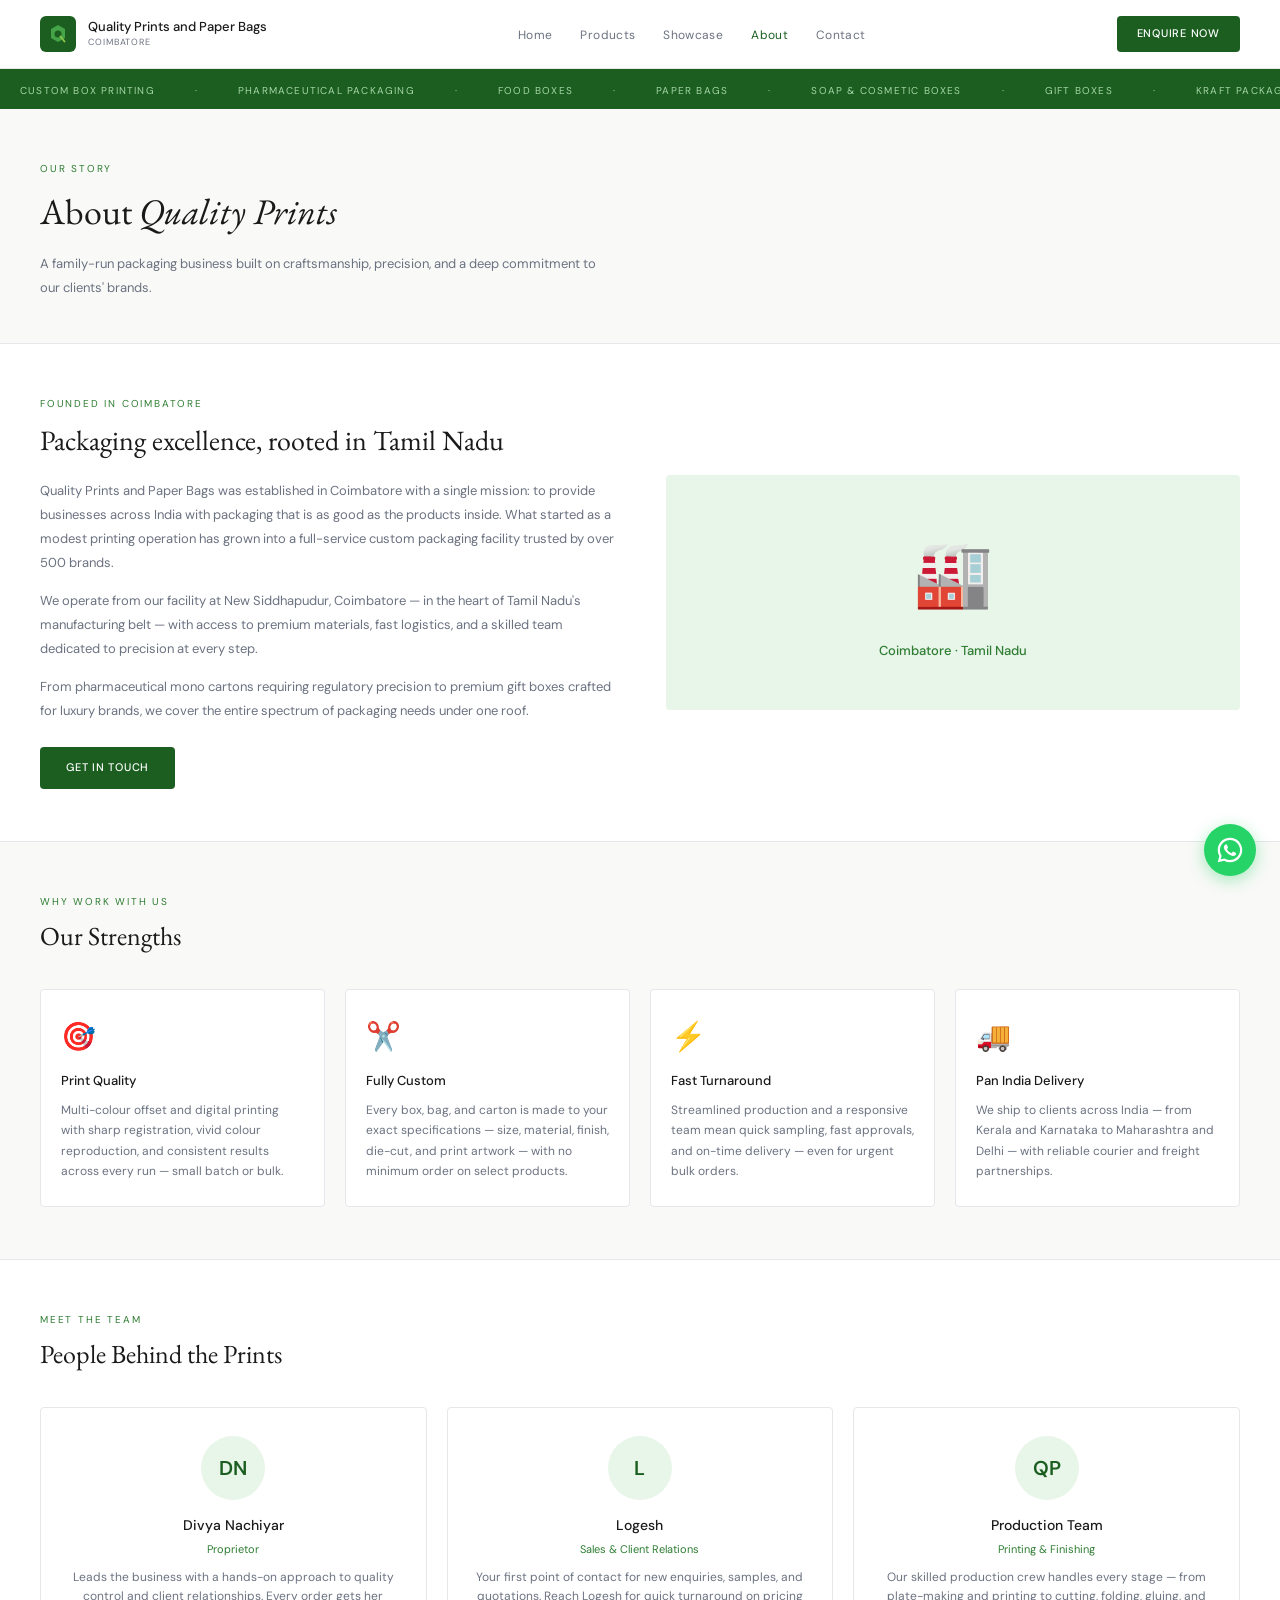
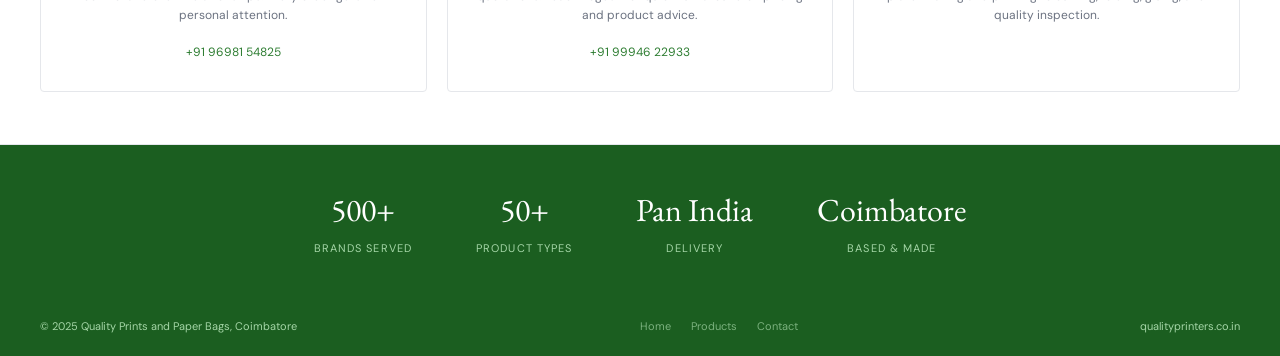
==== about.html @ d717780f "Redesign: multi-page site with products, showcase, about, contact" ====
<!DOCTYPE html>
<html lang="en">
<head>
<meta charset="UTF-8"/>
<meta name="viewport" content="width=device-width,initial-scale=1.0"/>
<title>About Us | Quality Prints and Paper Bags Coimbatore</title>
<meta name="description" content="Learn about Quality Prints and Paper Bags — a Coimbatore-based custom packaging manufacturer trusted by 500+ brands across India for over a decade."/>
<meta name="keywords" content="about quality prints coimbatore, packaging manufacturer coimbatore, custom box printing company tamil nadu"/>
<meta property="og:title" content="About Us | Quality Prints and Paper Bags"/>
<meta property="og:description" content="Coimbatore-based packaging manufacturer trusted by 500+ brands across India."/>
<meta property="og:type" content="website"/>
<meta property="og:url" content="https://qualityprinters.co.in/about.html"/>
<link rel="canonical" href="https://qualityprinters.co.in/about.html"/>
<link href="https://fonts.googleapis.com/css2?family=EB+Garamond:ital,wght@0,400;0,500;1,400&family=DM+Sans:wght@300;400;500&display=swap" rel="stylesheet"/>
<link rel="stylesheet" href="assets/css/style.css"/>
</head>
<body>

<!-- NAV -->
<nav>
  <a class="nav-logo" href="index.html">
    <div class="logo-mark">
      <svg viewBox="0 0 22 22" fill="none" aria-hidden="true">
        <path d="M11 2L18 6V15L11 19L4 15V6Z" fill="#4CAF50" opacity="0.85"/>
        <circle cx="11" cy="11" r="3.5" fill="#1B5E20"/>
        <path d="M13.5 13.5L17.5 18.5" stroke="#8BC34A" stroke-width="2" stroke-linecap="round"/>
      </svg>
    </div>
    <div class="brand-text">
      <div class="name">Quality Prints and Paper Bags</div>
      <div class="sub">Coimbatore</div>
    </div>
  </a>
  <ul class="nav-links">
    <li><a href="index.html">Home</a></li>
    <li><a href="products.html">Products</a></li>
    <li><a href="showcase.html">Showcase</a></li>
    <li><a href="about.html">About</a></li>
    <li><a href="contact.html">Contact</a></li>
  </ul>
  <a class="nav-cta" href="contact.html">Enquire Now</a>
  <button class="nav-hamburger" id="hamburger" aria-label="Open menu">
    <span></span><span></span><span></span>
  </button>
</nav>

<div class="nav-overlay" id="navOverlay">
  <a href="index.html">Home</a>
  <a href="products.html">Products</a>
  <a href="showcase.html">Showcase</a>
  <a href="about.html">About</a>
  <a href="contact.html">Contact</a>
  <a href="contact.html" class="nav-cta">Enquire Now</a>
</div>

<!-- TICKER -->
<div class="ticker" aria-hidden="true">
  <div class="ticker-inner">
    <span>Custom Box Printing</span><span>·</span>
    <span>Pharmaceutical Packaging</span><span>·</span>
    <span>Food Boxes</span><span>·</span>
    <span>Paper Bags</span><span>·</span>
    <span>Soap &amp; Cosmetic Boxes</span><span>·</span>
    <span>Gift Boxes</span><span>·</span>
    <span>Kraft Packaging</span><span>·</span>
    <span>Enterprise Bulk Orders</span><span>·</span>
    <span>Custom Box Printing</span><span>·</span>
    <span>Pharmaceutical Packaging</span><span>·</span>
    <span>Food Boxes</span><span>·</span>
    <span>Paper Bags</span><span>·</span>
    <span>Soap &amp; Cosmetic Boxes</span><span>·</span>
    <span>Gift Boxes</span><span>·</span>
    <span>Kraft Packaging</span><span>·</span>
    <span>Enterprise Bulk Orders</span><span>·</span>
  </div>
</div>

<!-- PAGE HERO -->
<div class="page-hero">
  <div class="section-label">Our Story</div>
  <h1>About <em>Quality Prints</em></h1>
  <p>A family-run packaging business built on craftsmanship, precision, and a deep commitment to our clients' brands.</p>
</div>

<!-- STORY SECTION -->
<section class="about-story">
  <div class="about-story-text">
    <div class="section-label">Founded in Coimbatore</div>
    <h2>Packaging excellence, rooted in Tamil Nadu</h2>
    <p>Quality Prints and Paper Bags was established in Coimbatore with a single mission: to provide businesses across India with packaging that is as good as the products inside. What started as a modest printing operation has grown into a full-service custom packaging facility trusted by over 500 brands.</p>
    <p>We operate from our facility at New Siddhapudur, Coimbatore — in the heart of Tamil Nadu's manufacturing belt — with access to premium materials, fast logistics, and a skilled team dedicated to precision at every step.</p>
    <p>From pharmaceutical mono cartons requiring regulatory precision to premium gift boxes crafted for luxury brands, we cover the entire spectrum of packaging needs under one roof.</p>
    <div style="margin-top:24px">
      <a class="btn-fill" href="contact.html">Get in Touch</a>
    </div>
  </div>
  <div class="about-visual" aria-hidden="true">
    🏭
    <div style="font-family:'DM Sans',sans-serif;font-size:13px;color:var(--green2);margin-top:16px;font-weight:500;">Coimbatore · Tamil Nadu</div>
  </div>
</section>

<!-- WHY CHOOSE US -->
<section class="why-section">
  <div class="section-label">Why Work With Us</div>
  <div class="section-title">Our Strengths</div>
  <div class="why-grid">
    <div class="why-card">
      <div class="why-icon">🎯</div>
      <div class="why-title">Print Quality</div>
      <div class="why-text">Multi-colour offset and digital printing with sharp registration, vivid colour reproduction, and consistent results across every run — small batch or bulk.</div>
    </div>
    <div class="why-card">
      <div class="why-icon">✂️</div>
      <div class="why-title">Fully Custom</div>
      <div class="why-text">Every box, bag, and carton is made to your exact specifications — size, material, finish, die-cut, and print artwork — with no minimum order on select products.</div>
    </div>
    <div class="why-card">
      <div class="why-icon">⚡</div>
      <div class="why-title">Fast Turnaround</div>
      <div class="why-text">Streamlined production and a responsive team mean quick sampling, fast approvals, and on-time delivery — even for urgent bulk orders.</div>
    </div>
    <div class="why-card">
      <div class="why-icon">🚚</div>
      <div class="why-title">Pan India Delivery</div>
      <div class="why-text">We ship to clients across India — from Kerala and Karnataka to Maharashtra and Delhi — with reliable courier and freight partnerships.</div>
    </div>
  </div>
</section>

<!-- TEAM SECTION -->
<section class="team-section">
  <div class="section-label">Meet the Team</div>
  <div class="section-title">People Behind the Prints</div>
  <div class="team-grid">
    <div class="team-card">
      <div class="team-avatar">DN</div>
      <div class="team-name">Divya Nachiyar</div>
      <div class="team-role">Proprietor</div>
      <div class="team-info">Leads the business with a hands-on approach to quality control and client relationships. Every order gets her personal attention.</div>
      <div style="margin-top:12px">
        <a href="tel:+919698154825" style="font-family:'DM Sans',sans-serif;font-size:12px;color:var(--green2);">+91 96981 54825</a>
      </div>
    </div>
    <div class="team-card">
      <div class="team-avatar">L</div>
      <div class="team-name">Logesh</div>
      <div class="team-role">Sales &amp; Client Relations</div>
      <div class="team-info">Your first point of contact for new enquiries, samples, and quotations. Reach Logesh for quick turnaround on pricing and product advice.</div>
      <div style="margin-top:12px">
        <a href="tel:+919994622933" style="font-family:'DM Sans',sans-serif;font-size:12px;color:var(--green2);">+91 99946 22933</a>
      </div>
    </div>
    <div class="team-card">
      <div class="team-avatar">QP</div>
      <div class="team-name">Production Team</div>
      <div class="team-role">Printing &amp; Finishing</div>
      <div class="team-info">Our skilled production crew handles every stage — from plate-making and printing to cutting, folding, gluing, and quality inspection.</div>
    </div>
  </div>
</section>

<!-- STATS BANNER -->
<section style="background:var(--green);padding:40px;display:flex;justify-content:center;gap:64px;flex-wrap:wrap;">
  <div style="text-align:center;">
    <div style="font-size:32px;font-weight:400;color:var(--white);">500+</div>
    <div style="font-family:'DM Sans',sans-serif;font-size:11px;color:var(--greenmid);letter-spacing:0.1em;text-transform:uppercase;margin-top:4px;">Brands Served</div>
  </div>
  <div style="text-align:center;">
    <div style="font-size:32px;font-weight:400;color:var(--white);">50+</div>
    <div style="font-family:'DM Sans',sans-serif;font-size:11px;color:var(--greenmid);letter-spacing:0.1em;text-transform:uppercase;margin-top:4px;">Product Types</div>
  </div>
  <div style="text-align:center;">
    <div style="font-size:32px;font-weight:400;color:var(--white);">Pan India</div>
    <div style="font-family:'DM Sans',sans-serif;font-size:11px;color:var(--greenmid);letter-spacing:0.1em;text-transform:uppercase;margin-top:4px;">Delivery</div>
  </div>
  <div style="text-align:center;">
    <div style="font-size:32px;font-weight:400;color:var(--white);">Coimbatore</div>
    <div style="font-family:'DM Sans',sans-serif;font-size:11px;color:var(--greenmid);letter-spacing:0.1em;text-transform:uppercase;margin-top:4px;">Based &amp; Made</div>
  </div>
</section>

<!-- FOOTER -->
<footer>
  <div class="copy">© 2025 Quality Prints and Paper Bags, Coimbatore</div>
  <div class="footer-middle">
    <a class="footer-link" href="index.html">Home</a>
    <a class="footer-link" href="products.html">Products</a>
    <a class="footer-link" href="contact.html">Contact</a>
  </div>
  <div class="domain">qualityprinters.co.in</div>
</footer>

<a class="wa-float" href="https://wa.me/919698154825" target="_blank" rel="noopener" aria-label="Chat on WhatsApp">
  <svg viewBox="0 0 32 32" xmlns="http://www.w3.org/2000/svg"><path d="M16 2C8.268 2 2 8.268 2 16c0 2.494.658 4.833 1.806 6.858L2 30l7.348-1.778A13.93 13.93 0 0016 30c7.732 0 14-6.268 14-14S23.732 2 16 2zm0 25.5a11.44 11.44 0 01-5.838-1.601l-.42-.25-4.36 1.055 1.085-4.25-.274-.436A11.453 11.453 0 014.5 16C4.5 9.648 9.648 4.5 16 4.5S27.5 9.648 27.5 16 22.352 27.5 16 27.5zm6.29-8.48c-.344-.172-2.04-1.006-2.355-1.12-.315-.115-.545-.172-.775.173-.23.344-.888 1.12-1.09 1.35-.2.23-.4.258-.744.086-.344-.172-1.452-.535-2.765-1.705-1.022-.912-1.712-2.038-1.912-2.382-.2-.344-.021-.53.15-.701.155-.155.344-.402.516-.603.172-.201.23-.344.344-.573.115-.23.058-.43-.029-.602-.086-.172-.775-1.87-1.062-2.562-.28-.672-.563-.58-.775-.59-.2-.009-.43-.011-.66-.011-.23 0-.602.086-.917.43-.315.344-1.204 1.176-1.204 2.868s1.232 3.327 1.404 3.556c.172.23 2.426 3.703 5.877 5.193.82.354 1.46.566 1.96.724.823.262 1.572.225 2.164.137.66-.099 2.04-.833 2.328-1.637.287-.803.287-1.492.2-1.636-.086-.143-.315-.23-.66-.402z"/></svg>
</a>

<script src="assets/js/main.js"></script>
</body>
</html>
---- assets/css/style.css ----
/* ============================================================
   Quality Prints and Paper Bags — Main Stylesheet
   ============================================================ */

/* RESET & BASE */
*,*::before,*::after{box-sizing:border-box;margin:0;padding:0}

:root{
  --green:#1B5E20;
  --green2:#2E7D32;
  --green3:#388E3C;
  --greenlight:#E8F5E9;
  --greenmid:#A5D6A7;
  --text:#1a1a1a;
  --muted:#6b7280;
  --border:#e5e7eb;
  --bg:#f9f9f7;
  --white:#ffffff;
  --shadow:0 1px 3px rgba(0,0,0,.08),0 4px 16px rgba(0,0,0,.04);
  --radius:4px;
  --transition:0.2s ease;
}

html{scroll-behavior:smooth}
body{
  font-family:'EB Garamond',Georgia,serif;
  color:var(--text);
  background:var(--white);
  line-height:1.6;
  -webkit-font-smoothing:antialiased;
}

img{max-width:100%;height:auto;display:block}
a{text-decoration:none;color:inherit}

/* UTILITY */
.container{max-width:1140px;margin:0 auto;padding:0 40px}
.section-label{
  font-family:'DM Sans',sans-serif;
  font-size:10px;
  letter-spacing:0.18em;
  color:var(--green2);
  text-transform:uppercase;
  margin-bottom:6px;
}
.section-title{font-size:26px;font-weight:400;color:var(--text)}
.section-header{display:flex;justify-content:space-between;align-items:baseline;margin-bottom:32px}
.view-all{
  font-family:'DM Sans',sans-serif;
  font-size:11px;
  color:var(--green2);
  letter-spacing:0.08em;
  cursor:pointer;
  transition:opacity var(--transition);
}
.view-all:hover{opacity:0.7}

/* BUTTONS */
.btn-fill{
  background:var(--green);
  color:var(--white);
  font-family:'DM Sans',sans-serif;
  font-weight:500;
  font-size:11px;
  padding:12px 26px;
  letter-spacing:0.07em;
  border:none;
  cursor:pointer;
  text-transform:uppercase;
  border-radius:var(--radius);
  transition:background var(--transition);
  display:inline-block;
}
.btn-fill:hover{background:var(--green2)}

.btn-outline{
  background:transparent;
  color:var(--text);
  font-family:'DM Sans',sans-serif;
  font-size:11px;
  padding:12px 26px;
  letter-spacing:0.07em;
  border:1px solid var(--border);
  cursor:pointer;
  text-transform:uppercase;
  border-radius:var(--radius);
  transition:border-color var(--transition),color var(--transition);
  display:inline-block;
}
.btn-outline:hover{border-color:var(--green);color:var(--green)}

/* ============================================================
   NAV
   ============================================================ */
nav{
  display:flex;
  align-items:center;
  justify-content:space-between;
  padding:16px 40px;
  border-bottom:1px solid var(--border);
  background:var(--white);
  position:sticky;
  top:0;
  z-index:100;
}
.nav-logo{display:flex;align-items:center;gap:12px;text-decoration:none}
.logo-mark{
  width:36px;height:36px;
  background:var(--green);
  border-radius:6px;
  display:flex;align-items:center;justify-content:center;
  flex-shrink:0;
}
.logo-mark svg{width:22px;height:22px}
.brand-text .name{
  font-family:'DM Sans',sans-serif;
  font-weight:500;font-size:13px;
  color:var(--text);line-height:1.2;
}
.brand-text .sub{
  font-family:'DM Sans',sans-serif;
  font-size:9px;color:var(--muted);
  letter-spacing:0.1em;text-transform:uppercase;
}
.nav-links{display:flex;gap:28px;list-style:none}
.nav-links a{
  font-family:'DM Sans',sans-serif;
  font-size:12px;color:var(--muted);
  letter-spacing:0.03em;
  transition:color var(--transition);
}
.nav-links a:hover,.nav-links a.active{color:var(--green)}
.nav-cta{
  background:var(--green);color:var(--white);
  font-family:'DM Sans',sans-serif;font-weight:500;
  font-size:11px;padding:9px 20px;
  letter-spacing:0.07em;border:none;
  cursor:pointer;text-transform:uppercase;
  border-radius:var(--radius);
  transition:background var(--transition);
}
.nav-cta:hover{background:var(--green2)}

/* Hamburger */
.nav-hamburger{
  display:none;
  flex-direction:column;gap:5px;
  cursor:pointer;padding:4px;background:none;border:none;
}
.nav-hamburger span{
  display:block;width:22px;height:2px;
  background:var(--text);border-radius:2px;
  transition:transform var(--transition),opacity var(--transition);
}
.nav-hamburger.open span:nth-child(1){transform:translateY(7px) rotate(45deg)}
.nav-hamburger.open span:nth-child(2){opacity:0}
.nav-hamburger.open span:nth-child(3){transform:translateY(-7px) rotate(-45deg)}

/* Mobile overlay */
.nav-overlay{
  display:none;
  position:fixed;inset:0;
  background:var(--white);
  z-index:99;
  flex-direction:column;
  align-items:center;
  justify-content:center;
  gap:36px;
}
.nav-overlay.open{display:flex}
.nav-overlay a{
  font-family:'EB Garamond',serif;
  font-size:28px;color:var(--text);
  transition:color var(--transition);
}
.nav-overlay a:hover{color:var(--green)}
.nav-overlay .nav-cta{font-size:13px;padding:14px 36px}

/* ============================================================
   TICKER
   ============================================================ */
.ticker{background:var(--green);padding:7px 0;overflow:hidden;white-space:nowrap}
.ticker-inner{
  display:inline-flex;
  animation:ticker-scroll 32s linear infinite;
}
.ticker-inner:hover{animation-play-state:paused}
.ticker span{
  font-family:'DM Sans',sans-serif;
  font-size:10px;color:var(--greenmid);
  letter-spacing:0.12em;text-transform:uppercase;
  padding:0 20px;
}
@keyframes ticker-scroll{
  0%{transform:translateX(0)}
  100%{transform:translateX(-50%)}
}

/* ============================================================
   HERO
   ============================================================ */
.hero{
  display:grid;
  grid-template-columns:1.1fr 0.9fr;
  gap:48px;align-items:center;
  padding:64px 40px 56px;
  border-bottom:1px solid var(--border);
}
.hero-label{
  font-family:'DM Sans',sans-serif;
  font-size:10px;letter-spacing:0.18em;
  color:var(--green2);text-transform:uppercase;
  margin-bottom:16px;
}
.hero h1{font-size:42px;font-weight:400;line-height:1.12;color:var(--text);margin-bottom:18px}
.hero h1 em{color:var(--green2);font-style:italic}
.hero > div > p{
  font-family:'DM Sans',sans-serif;
  font-size:13px;color:var(--muted);
  line-height:1.85;margin-bottom:28px;max-width:420px;
}
.hero-btns{display:flex;gap:12px;flex-wrap:wrap}
.hero-stats{
  display:flex;gap:36px;
  margin-top:36px;padding-top:28px;
  border-top:1px solid var(--border);
  flex-wrap:wrap;
}
.stat-num{font-size:26px;font-weight:400;color:var(--green)}
.stat-label{
  font-family:'DM Sans',sans-serif;
  font-size:10px;color:var(--muted);
  letter-spacing:0.08em;text-transform:uppercase;margin-top:3px;
}
.hero-tiles{display:grid;grid-template-columns:1fr 1fr;gap:10px}
.tile{border-radius:var(--radius);padding:28px 14px;text-align:center}
.tile.light{background:var(--bg);border:1px solid var(--border)}
.tile.dark1{background:var(--green)}
.tile.dark2{background:var(--green2)}
.tile.dark3{background:var(--green3)}
.tile-icon{font-size:28px;margin-bottom:10px}
.tile-label{
  font-family:'DM Sans',sans-serif;
  font-size:11px;font-weight:500;letter-spacing:0.04em;
}
.tile.light .tile-label{color:var(--text)}
.tile.dark1 .tile-label,.tile.dark2 .tile-label,.tile.dark3 .tile-label{color:var(--greenmid)}

/* ============================================================
   PRODUCT / SHOWCASE CARDS
   ============================================================ */
.card-grid{display:grid;grid-template-columns:repeat(3,1fr);gap:16px}

.product-card{
  border:1px solid var(--border);
  border-radius:var(--radius);
  overflow:hidden;
  transition:box-shadow var(--transition),transform var(--transition);
}
.product-card:hover{box-shadow:var(--shadow);transform:translateY(-2px)}

.card-img{
  height:140px;
  display:flex;align-items:center;justify-content:center;
  font-size:36px;
}
.card-body{padding:16px}
.card-title{
  font-family:'DM Sans',sans-serif;
  font-size:13px;font-weight:500;
  color:var(--text);margin-bottom:4px;
}
.card-sub{font-family:'DM Sans',sans-serif;font-size:11px;color:var(--muted)}
.card-tag{
  display:inline-block;margin-top:10px;
  font-family:'DM Sans',sans-serif;
  font-size:10px;font-weight:500;
  color:var(--green2);background:var(--greenlight);
  padding:3px 10px;letter-spacing:0.04em;
  border-radius:2px;
}

/* ============================================================
   SHOWCASE SECTION
   ============================================================ */
.showcase{padding:52px 40px;border-bottom:1px solid var(--border)}

/* Filter buttons */
.filter-bar{display:flex;gap:8px;flex-wrap:wrap;margin-bottom:28px}
.filter-btn{
  font-family:'DM Sans',sans-serif;
  font-size:11px;letter-spacing:0.06em;
  padding:7px 16px;
  border:1px solid var(--border);
  background:var(--white);
  color:var(--muted);
  cursor:pointer;
  border-radius:var(--radius);
  transition:all var(--transition);
  text-transform:uppercase;
}
.filter-btn:hover,.filter-btn.active{
  background:var(--green);
  color:var(--white);
  border-color:var(--green);
}

/* ============================================================
   ENQUIRY SECTION
   ============================================================ */
.enquiry{
  display:grid;grid-template-columns:1fr 1fr;
  gap:52px;padding:52px 40px;
  background:var(--bg);border-bottom:1px solid var(--border);
}
.enq-form h2{font-size:24px;font-weight:400;color:var(--text);margin-bottom:10px}
.enq-form > p{
  font-family:'DM Sans',sans-serif;
  font-size:12px;color:var(--muted);
  line-height:1.7;margin-bottom:22px;
}
.radio-list{display:flex;flex-direction:column;gap:10px;margin-bottom:18px}
.radio-list label{
  font-family:'DM Sans',sans-serif;
  font-size:13px;color:var(--text);
  display:flex;align-items:center;gap:10px;cursor:pointer;
}
.radio-list input[type=radio]{accent-color:var(--green);width:14px;height:14px;flex-shrink:0}

.form-row{display:grid;grid-template-columns:1fr 1fr;gap:12px;margin-bottom:12px}
.form-group{display:flex;flex-direction:column;gap:5px;margin-bottom:12px}
.form-group label{
  font-family:'DM Sans',sans-serif;
  font-size:11px;color:var(--muted);letter-spacing:0.05em;text-transform:uppercase;
}
.form-group input,.form-group textarea{
  font-family:'DM Sans',sans-serif;font-size:13px;
  color:var(--text);background:var(--white);
  border:1px solid var(--border);
  padding:10px 12px;border-radius:var(--radius);
  outline:none;transition:border-color var(--transition);
  width:100%;
}
.form-group input:focus,.form-group textarea:focus{border-color:var(--green)}
.form-group textarea{resize:vertical;min-height:80px}

.enq-submit{
  width:100%;background:var(--green);color:var(--white);
  font-family:'DM Sans',sans-serif;font-weight:500;
  font-size:12px;padding:13px;
  letter-spacing:0.08em;border:none;
  cursor:pointer;text-transform:uppercase;
  border-radius:var(--radius);
  transition:background var(--transition);
}
.enq-submit:hover{background:var(--green2)}

/* Contact column */
.contact-col .section-label{margin-bottom:16px}
.person-card{
  background:var(--white);border:1px solid var(--border);
  border-radius:var(--radius);padding:18px;margin-bottom:12px;
}
.person-top{
  display:flex;align-items:center;gap:12px;
  padding-bottom:12px;margin-bottom:12px;
  border-bottom:1px solid var(--border);
}
.avatar{
  width:38px;height:38px;min-width:38px;
  border-radius:50%;background:var(--greenlight);
  display:flex;align-items:center;justify-content:center;
  font-family:'DM Sans',sans-serif;font-weight:600;
  font-size:13px;color:var(--green);
}
.person-name{font-family:'DM Sans',sans-serif;font-size:13px;font-weight:500;color:var(--text)}
.person-role{font-family:'DM Sans',sans-serif;font-size:11px;color:var(--green2)}
.contact-detail{font-family:'DM Sans',sans-serif;font-size:12px;color:var(--muted)}
.contact-detail a{color:var(--green2);transition:opacity var(--transition)}
.contact-detail a:hover{opacity:0.75}

.info-card{
  background:var(--white);border:1px solid var(--border);
  border-radius:var(--radius);padding:14px 16px;
  display:flex;flex-direction:column;gap:9px;
}
.info-row{
  font-family:'DM Sans',sans-serif;font-size:12px;
  color:var(--muted);display:flex;align-items:flex-start;gap:8px;
}
.info-row span{line-height:1.5}

/* ============================================================
   ABOUT PAGE
   ============================================================ */
.page-hero{
  padding:52px 40px 44px;
  border-bottom:1px solid var(--border);
  background:var(--bg);
}
.page-hero h1{font-size:36px;font-weight:400;color:var(--text);margin-bottom:12px}
.page-hero p{
  font-family:'DM Sans',sans-serif;font-size:13px;
  color:var(--muted);max-width:560px;line-height:1.8;
}

.about-story{
  display:grid;grid-template-columns:1fr 1fr;
  gap:52px;padding:52px 40px;
  border-bottom:1px solid var(--border);
  align-items:center;
}
.about-story-text h2{font-size:28px;font-weight:400;margin-bottom:16px}
.about-story-text p{
  font-family:'DM Sans',sans-serif;font-size:13px;
  color:var(--muted);line-height:1.85;margin-bottom:14px;
}
.about-visual{
  background:var(--greenlight);border-radius:var(--radius);
  padding:48px;text-align:center;font-size:64px;
}

.why-section{padding:52px 40px;background:var(--bg);border-bottom:1px solid var(--border)}
.why-grid{display:grid;grid-template-columns:repeat(4,1fr);gap:20px;margin-top:32px}
.why-card{
  background:var(--white);border:1px solid var(--border);
  border-radius:var(--radius);padding:24px 20px;
}
.why-icon{font-size:28px;margin-bottom:12px}
.why-title{
  font-family:'DM Sans',sans-serif;font-size:13px;font-weight:500;
  color:var(--text);margin-bottom:8px;
}
.why-text{font-family:'DM Sans',sans-serif;font-size:12px;color:var(--muted);line-height:1.7}

.team-section{padding:52px 40px;border-bottom:1px solid var(--border)}
.team-grid{display:grid;grid-template-columns:repeat(3,1fr);gap:20px;margin-top:32px}
.team-card{
  border:1px solid var(--border);border-radius:var(--radius);
  padding:28px 20px;text-align:center;
}
.team-avatar{
  width:64px;height:64px;border-radius:50%;
  background:var(--greenlight);
  display:flex;align-items:center;justify-content:center;
  font-family:'DM Sans',sans-serif;font-weight:600;
  font-size:20px;color:var(--green);
  margin:0 auto 14px;
}
.team-name{font-family:'DM Sans',sans-serif;font-size:14px;font-weight:500;margin-bottom:4px}
.team-role{font-family:'DM Sans',sans-serif;font-size:11px;color:var(--green2);margin-bottom:10px}
.team-info{font-family:'DM Sans',sans-serif;font-size:12px;color:var(--muted)}

/* ============================================================
   PRODUCTS PAGE
   ============================================================ */
.products-section{padding:52px 40px;border-bottom:1px solid var(--border)}
.product-card-full{
  border:1px solid var(--border);border-radius:var(--radius);
  overflow:hidden;margin-bottom:20px;
  display:grid;grid-template-columns:200px 1fr;
}
.product-card-full .card-img{height:auto;min-height:160px}
.product-card-full .card-body{padding:24px}
.product-desc{
  font-family:'DM Sans',sans-serif;font-size:12px;
  color:var(--muted);line-height:1.8;margin:10px 0 16px;
}
.product-features{
  list-style:none;display:flex;flex-wrap:wrap;gap:8px;margin-bottom:16px;
}
.product-features li{
  font-family:'DM Sans',sans-serif;font-size:11px;
  color:var(--green2);background:var(--greenlight);
  padding:3px 10px;border-radius:2px;
}
.btn-wa{
  background:#25D366;color:var(--white);
  font-family:'DM Sans',sans-serif;font-weight:500;
  font-size:11px;padding:10px 20px;
  letter-spacing:0.06em;border:none;
  cursor:pointer;text-transform:uppercase;
  border-radius:var(--radius);
  transition:background var(--transition);
  display:inline-flex;align-items:center;gap:8px;
}
.btn-wa:hover{background:#1ebe5d}

/* ============================================================
   FOOTER
   ============================================================ */
footer{
  background:var(--green);padding:20px 40px;
  display:flex;justify-content:space-between;align-items:center;
  flex-wrap:wrap;gap:12px;
}
footer .copy{font-family:'DM Sans',sans-serif;font-size:11px;color:var(--greenmid)}
footer .domain{font-family:'DM Sans',sans-serif;font-size:11px;color:var(--greenmid)}
.footer-middle{display:flex;gap:20px;align-items:center}
.footer-link{
  font-family:'DM Sans',sans-serif;font-size:11px;
  color:var(--greenmid);opacity:0.7;
  transition:opacity var(--transition);
}
.footer-link:hover{opacity:1}

/* ============================================================
   FLOATING WHATSAPP BUTTON
   ============================================================ */
.wa-float{
  position:fixed;bottom:24px;right:24px;
  width:52px;height:52px;border-radius:50%;
  background:#25D366;
  display:flex;align-items:center;justify-content:center;
  box-shadow:0 4px 16px rgba(37,211,102,0.4);
  z-index:200;
  cursor:pointer;
  transition:transform var(--transition),box-shadow var(--transition);
  text-decoration:none;
}
.wa-float:hover{transform:scale(1.08);box-shadow:0 6px 20px rgba(37,211,102,0.5)}
.wa-float svg{width:28px;height:28px;fill:var(--white)}

/* ============================================================
   PAGE SECTIONS — products.html hero, contact.html map area
   ============================================================ */
.map-placeholder{
  background:var(--greenlight);
  border:1px solid var(--border);
  border-radius:var(--radius);
  height:220px;
  display:flex;align-items:center;justify-content:center;
  font-family:'DM Sans',sans-serif;font-size:13px;
  color:var(--muted);text-align:center;
  margin-top:12px;
}

/* ============================================================
   RESPONSIVE
   ============================================================ */
@media(max-width:900px){
  .why-grid{grid-template-columns:repeat(2,1fr)}
  .team-grid{grid-template-columns:1fr 1fr}
}

@media(max-width:768px){
  nav{padding:14px 20px}
  .nav-links,.nav-cta{display:none}
  .nav-hamburger{display:flex}

  .hero{
    grid-template-columns:1fr;
    padding:36px 20px 40px;
    gap:32px;
  }
  .hero h1{font-size:30px}
  .hero-stats{gap:24px}

  .showcase,.products-section,.enquiry,
  .about-story,.why-section,.team-section,
  .page-hero{padding:36px 20px}

  .card-grid{grid-template-columns:repeat(2,1fr)}

  .enquiry{
    grid-template-columns:1fr;
    gap:32px;
  }
  .about-story{grid-template-columns:1fr}
  .about-visual{display:none}
  .why-grid{grid-template-columns:1fr 1fr}
  .team-grid{grid-template-columns:1fr}

  .product-card-full{grid-template-columns:1fr}
  .product-card-full .card-img{height:120px}

  .form-row{grid-template-columns:1fr}

  footer{padding:16px 20px;flex-direction:column;text-align:center}
  .footer-middle{justify-content:center}
}

@media(max-width:480px){
  .card-grid{grid-template-columns:1fr}
  .hero-tiles{grid-template-columns:1fr 1fr}
  .why-grid{grid-template-columns:1fr}
  .hero-btns{flex-direction:column}
  .hero-btns .btn-fill,.hero-btns .btn-outline{text-align:center}
}
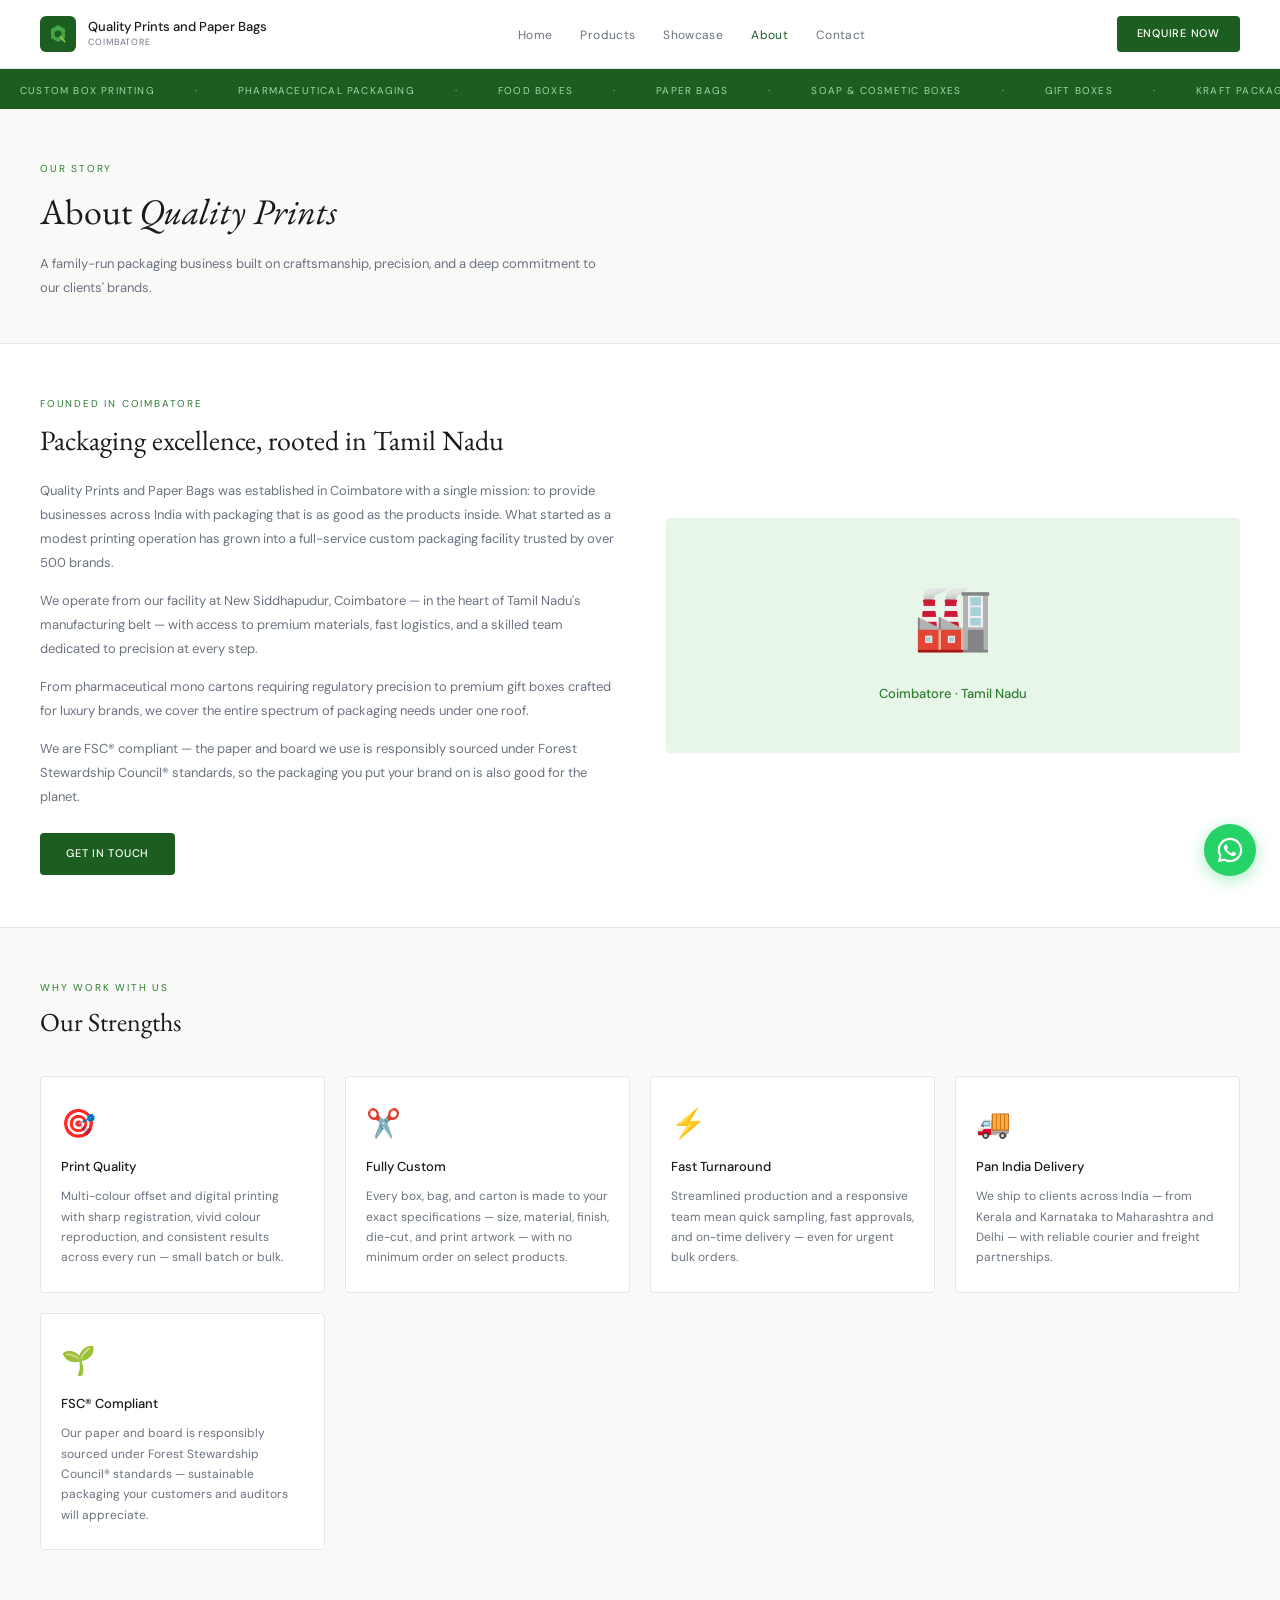
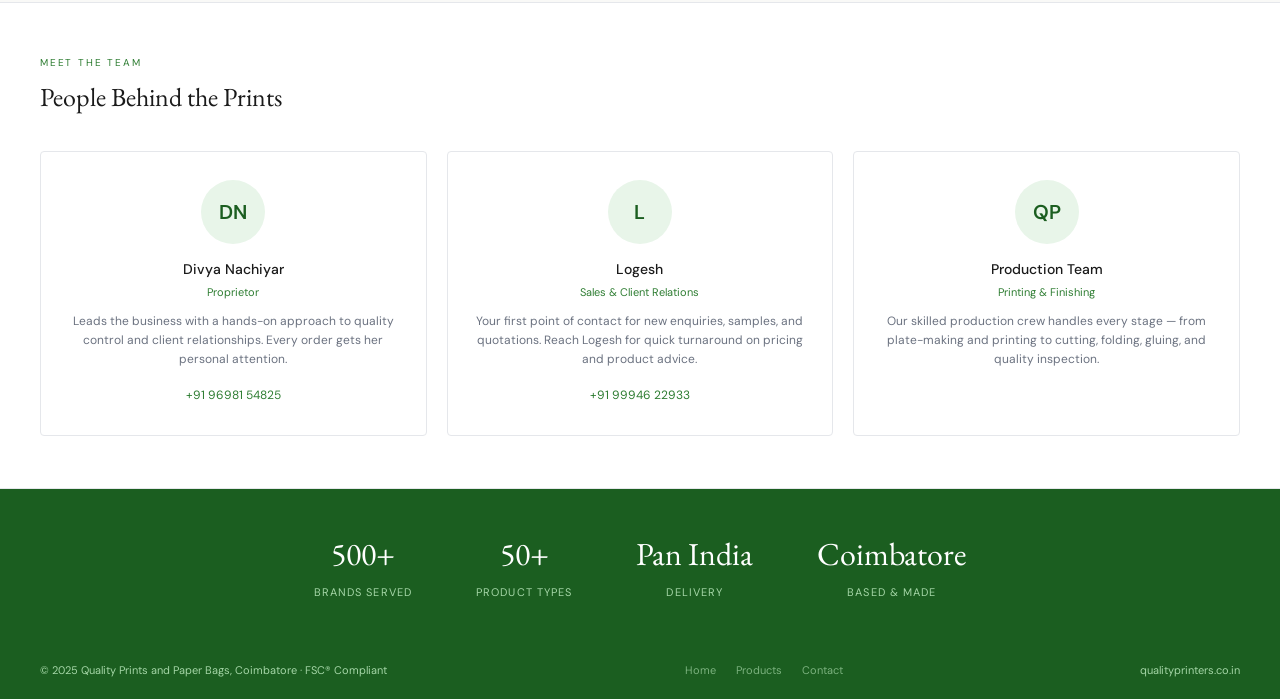
==== commit a91ff75f: "Add FSC compliance across site: about page, ticker, footer, FAQ and schema" ====
--- a/about.html
+++ b/about.html
@@ -10,9 +10,21 @@
 <meta property="og:description" content="Coimbatore-based packaging manufacturer trusted by 500+ brands across India."/>
 <meta property="og:type" content="website"/>
 <meta property="og:url" content="https://qualityprinters.co.in/about.html"/>
+<meta property="og:image" content="https://qualityprinters.co.in/assets/images/og-cover.jpg"/>
 <link rel="canonical" href="https://qualityprinters.co.in/about.html"/>
 <link href="https://fonts.googleapis.com/css2?family=EB+Garamond:ital,wght@0,400;0,500;1,400&family=DM+Sans:wght@300;400;500&display=swap" rel="stylesheet"/>
+<link rel="icon" type="image/svg+xml" href="assets/images/favicon.svg"/>
+<link rel="icon" type="image/png" sizes="32x32" href="assets/images/favicon-32.png"/>
+<link rel="apple-touch-icon" href="assets/images/apple-touch-icon.png"/>
 <link rel="stylesheet" href="assets/css/style.css"/>
+<!-- Google tag (gtag.js) -->
+<script async src="https://www.googletagmanager.com/gtag/js?id=G-1MWSBVW110"></script>
+<script>
+  window.dataLayer = window.dataLayer || [];
+  function gtag(){dataLayer.push(arguments);}
+  gtag('js', new Date());
+  gtag('config', 'G-1MWSBVW110');
+</script>
 </head>
 <body>
 
@@ -63,7 +75,7 @@
     <span>Soap &amp; Cosmetic Boxes</span><span>·</span>
     <span>Gift Boxes</span><span>·</span>
     <span>Kraft Packaging</span><span>·</span>
-    <span>Enterprise Bulk Orders</span><span>·</span>
+    <span>Enterprise Bulk Orders</span><span>·</span><span>FSC® Compliant Materials</span><span>·</span>
     <span>Custom Box Printing</span><span>·</span>
     <span>Pharmaceutical Packaging</span><span>·</span>
     <span>Food Boxes</span><span>·</span>
@@ -71,7 +83,7 @@
     <span>Soap &amp; Cosmetic Boxes</span><span>·</span>
     <span>Gift Boxes</span><span>·</span>
     <span>Kraft Packaging</span><span>·</span>
-    <span>Enterprise Bulk Orders</span><span>·</span>
+    <span>Enterprise Bulk Orders</span><span>·</span><span>FSC® Compliant Materials</span><span>·</span>
   </div>
 </div>
 
@@ -90,6 +102,7 @@
     <p>Quality Prints and Paper Bags was established in Coimbatore with a single mission: to provide businesses across India with packaging that is as good as the products inside. What started as a modest printing operation has grown into a full-service custom packaging facility trusted by over 500 brands.</p>
     <p>We operate from our facility at New Siddhapudur, Coimbatore — in the heart of Tamil Nadu's manufacturing belt — with access to premium materials, fast logistics, and a skilled team dedicated to precision at every step.</p>
     <p>From pharmaceutical mono cartons requiring regulatory precision to premium gift boxes crafted for luxury brands, we cover the entire spectrum of packaging needs under one roof.</p>
+    <p>We are FSC® compliant — the paper and board we use is responsibly sourced under Forest Stewardship Council® standards, so the packaging you put your brand on is also good for the planet.</p>
     <div style="margin-top:24px">
       <a class="btn-fill" href="contact.html">Get in Touch</a>
     </div>
@@ -124,6 +137,11 @@
       <div class="why-icon">🚚</div>
       <div class="why-title">Pan India Delivery</div>
       <div class="why-text">We ship to clients across India — from Kerala and Karnataka to Maharashtra and Delhi — with reliable courier and freight partnerships.</div>
+    </div>
+    <div class="why-card">
+      <div class="why-icon">🌱</div>
+      <div class="why-title">FSC® Compliant</div>
+      <div class="why-text">Our paper and board is responsibly sourced under Forest Stewardship Council® standards — sustainable packaging your customers and auditors will appreciate.</div>
     </div>
   </div>
 </section>
@@ -182,7 +200,7 @@
 
 <!-- FOOTER -->
 <footer>
-  <div class="copy">© 2025 Quality Prints and Paper Bags, Coimbatore</div>
+  <div class="copy">© 2025 Quality Prints and Paper Bags, Coimbatore · FSC® Compliant</div>
   <div class="footer-middle">
     <a class="footer-link" href="index.html">Home</a>
     <a class="footer-link" href="products.html">Products</a>
--- a/assets/css/style.css
+++ b/assets/css/style.css
@@ -587,3 +587,24 @@
   .hero-btns{flex-direction:column}
   .hero-btns .btn-fill,.hero-btns .btn-outline{text-align:center}
 }
+
+/* FAQ */
+.faq{max-width:840px;margin:0 auto;padding:56px 40px 72px}
+.faq h2{font-size:26px;font-weight:400;margin-bottom:24px}
+.faq-item{border:1px solid var(--border);border-radius:var(--radius);margin-bottom:10px;background:var(--white)}
+.faq-item summary{
+  cursor:pointer;list-style:none;display:flex;justify-content:space-between;align-items:center;
+  padding:16px 20px;font-size:17px;color:var(--text);
+}
+.faq-item summary::-webkit-details-marker{display:none}
+.faq-item summary::after{
+  content:'+';font-family:'DM Sans',sans-serif;font-size:18px;color:var(--green2);
+  margin-left:16px;transition:transform var(--transition);
+}
+.faq-item[open] summary::after{transform:rotate(45deg)}
+.faq-item[open] summary{color:var(--green)}
+.faq-item p{
+  padding:0 20px 16px;font-family:'DM Sans',sans-serif;font-size:14px;
+  color:var(--muted);line-height:1.7;
+}
+@media(max-width:640px){.faq{padding:40px 20px 56px}}
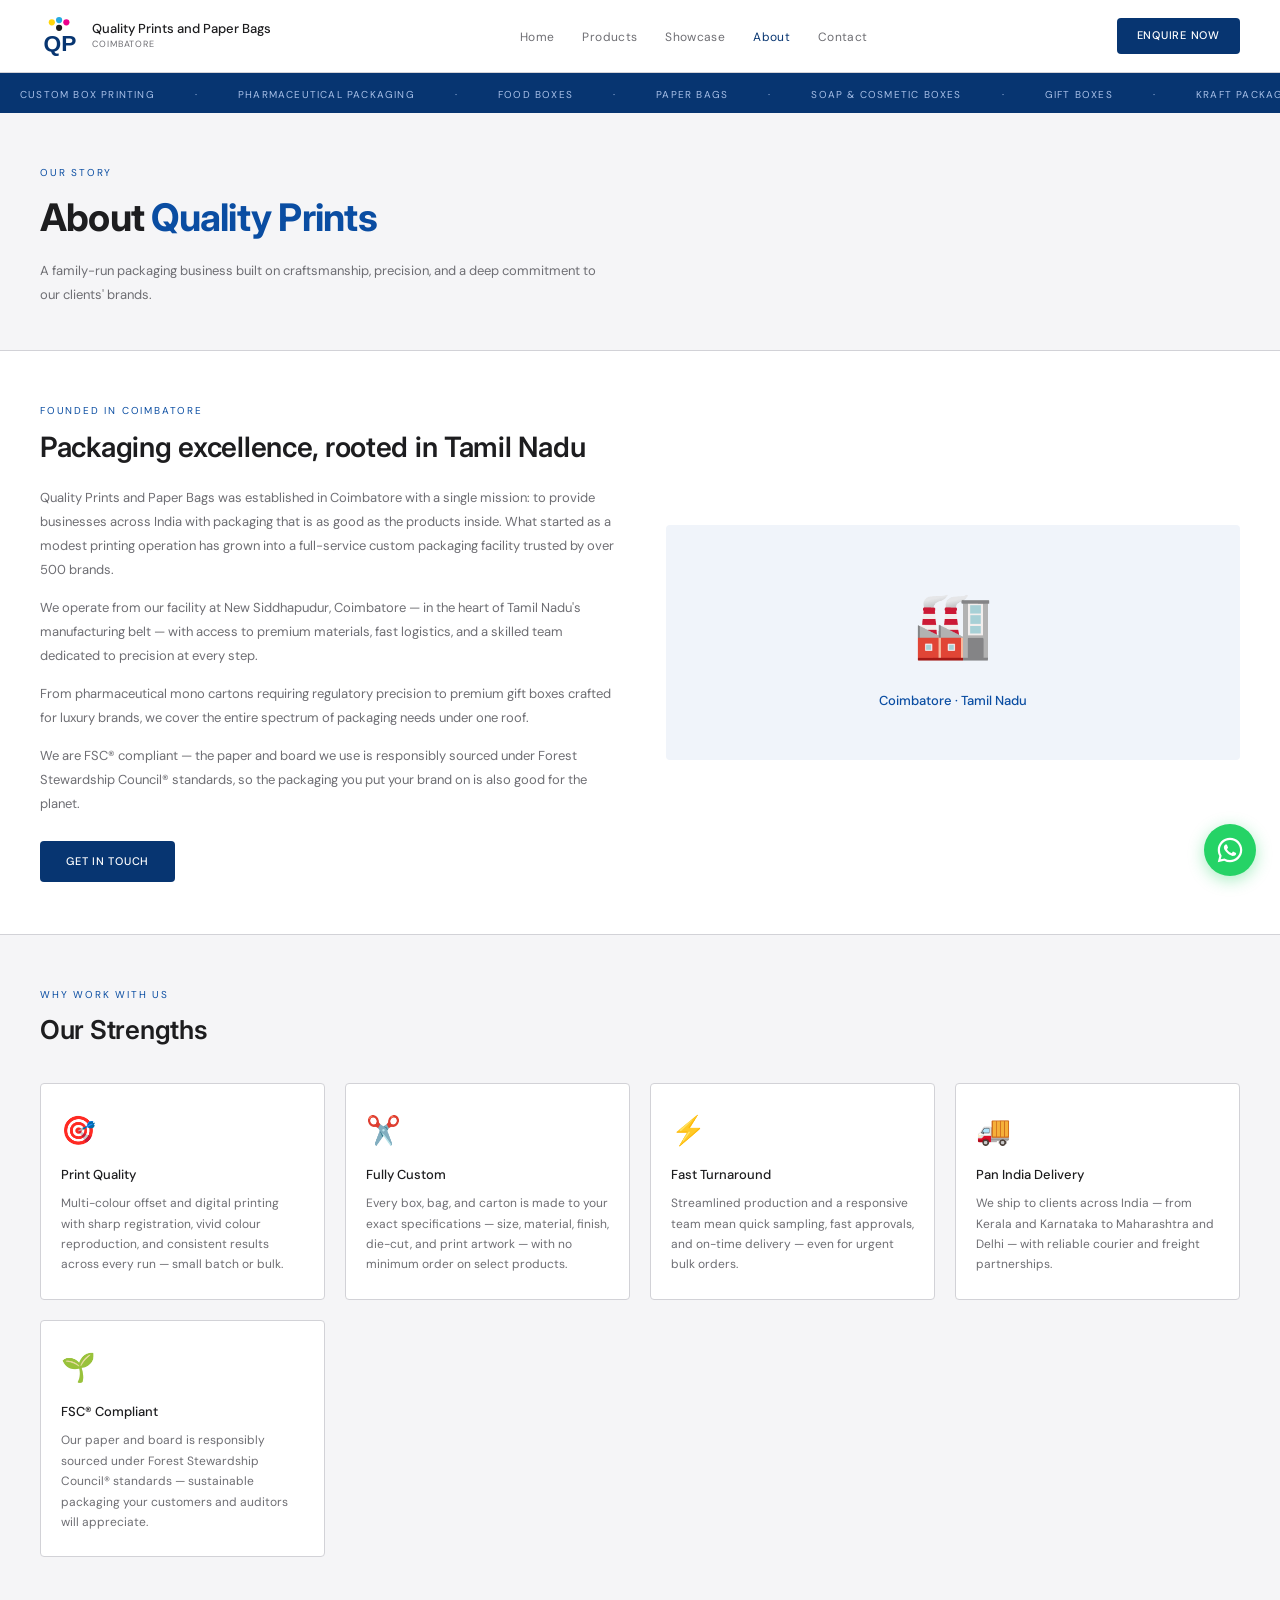
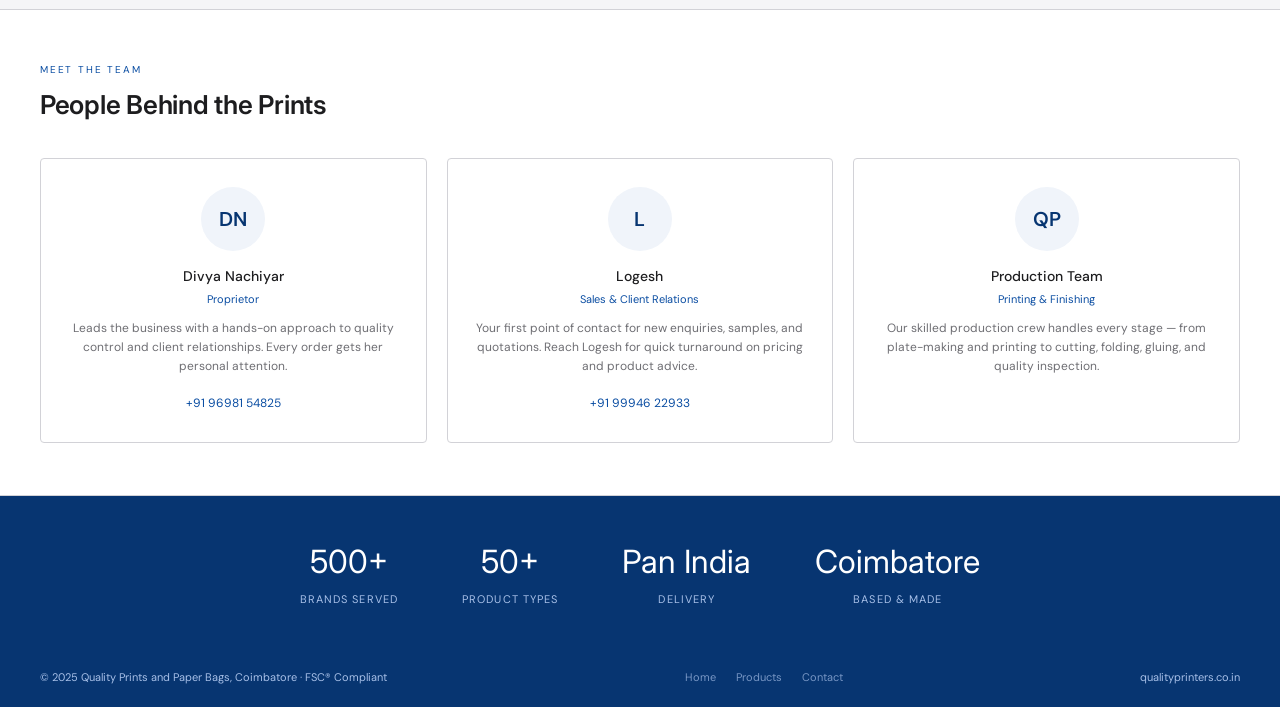
==== commit a75790e6: "Rebrand to navy QP identity: new palette, Apple-style typography, new logo, favicon and OG image" ====
--- a/about.html
+++ b/about.html
@@ -3,6 +3,7 @@
 <head>
 <meta charset="UTF-8"/>
 <meta name="viewport" content="width=device-width,initial-scale=1.0"/>
+<meta name="theme-color" content="#073571"/>
 <title>About Us | Quality Prints and Paper Bags Coimbatore</title>
 <meta name="description" content="Learn about Quality Prints and Paper Bags — a Coimbatore-based custom packaging manufacturer trusted by 500+ brands across India for over a decade."/>
 <meta name="keywords" content="about quality prints coimbatore, packaging manufacturer coimbatore, custom box printing company tamil nadu"/>
@@ -12,7 +13,7 @@
 <meta property="og:url" content="https://qualityprinters.co.in/about.html"/>
 <meta property="og:image" content="https://qualityprinters.co.in/assets/images/og-cover.jpg"/>
 <link rel="canonical" href="https://qualityprinters.co.in/about.html"/>
-<link href="https://fonts.googleapis.com/css2?family=EB+Garamond:ital,wght@0,400;0,500;1,400&family=DM+Sans:wght@300;400;500&display=swap" rel="stylesheet"/>
+<link href="https://fonts.googleapis.com/css2?family=Inter:wght@400;500;600;700&family=DM+Sans:wght@300;400;500&display=swap" rel="stylesheet"/>
 <link rel="icon" type="image/svg+xml" href="assets/images/favicon.svg"/>
 <link rel="icon" type="image/png" sizes="32x32" href="assets/images/favicon-32.png"/>
 <link rel="apple-touch-icon" href="assets/images/apple-touch-icon.png"/>
@@ -32,10 +33,12 @@
 <nav>
   <a class="nav-logo" href="index.html">
     <div class="logo-mark">
-      <svg viewBox="0 0 22 22" fill="none" aria-hidden="true">
-        <path d="M11 2L18 6V15L11 19L4 15V6Z" fill="#4CAF50" opacity="0.85"/>
-        <circle cx="11" cy="11" r="3.5" fill="#1B5E20"/>
-        <path d="M13.5 13.5L17.5 18.5" stroke="#8BC34A" stroke-width="2" stroke-linecap="round"/>
+      <svg viewBox="0 0 44 44" aria-hidden="true">
+        <circle cx="13" cy="7" r="3.4" fill="#FFD60A"/>
+        <circle cx="21" cy="4.5" r="3.4" fill="#27AAE1"/>
+        <circle cx="29" cy="7" r="3.4" fill="#EC008C"/>
+        <circle cx="21" cy="13" r="3.4" fill="#1d1d1f"/>
+        <text x="22" y="39" text-anchor="middle" font-family="Arial, Helvetica, sans-serif" font-size="25" font-weight="bold" fill="#073571">QP</text>
       </svg>
     </div>
     <div class="brand-text">
--- a/assets/css/style.css
+++ b/assets/css/style.css
@@ -6,15 +6,15 @@
 *,*::before,*::after{box-sizing:border-box;margin:0;padding:0}
 
 :root{
-  --green:#1B5E20;
-  --green2:#2E7D32;
-  --green3:#388E3C;
-  --greenlight:#E8F5E9;
-  --greenmid:#A5D6A7;
-  --text:#1a1a1a;
-  --muted:#6b7280;
-  --border:#e5e7eb;
-  --bg:#f9f9f7;
+  --green:#073571;
+  --green2:#0A4DA2;
+  --green3:#1666C0;
+  --greenlight:#F0F4FA;
+  --greenmid:#A8C0E8;
+  --text:#1d1d1f;
+  --muted:#6e6e73;
+  --border:#d2d2d7;
+  --bg:#f5f5f7;
   --white:#ffffff;
   --shadow:0 1px 3px rgba(0,0,0,.08),0 4px 16px rgba(0,0,0,.04);
   --radius:4px;
@@ -23,7 +23,7 @@
 
 html{scroll-behavior:smooth}
 body{
-  font-family:'EB Garamond',Georgia,serif;
+  font-family:-apple-system,BlinkMacSystemFont,'Segoe UI','Inter','DM Sans',Helvetica,Arial,sans-serif;
   color:var(--text);
   background:var(--white);
   line-height:1.6;
@@ -43,7 +43,7 @@
   text-transform:uppercase;
   margin-bottom:6px;
 }
-.section-title{font-size:26px;font-weight:400;color:var(--text)}
+.section-title{font-size:26px;font-weight:600;letter-spacing:-0.01em;color:var(--text)}
 .section-header{display:flex;justify-content:space-between;align-items:baseline;margin-bottom:32px}
 .view-all{
   font-family:'DM Sans',sans-serif;
@@ -105,13 +105,13 @@
 }
 .nav-logo{display:flex;align-items:center;gap:12px;text-decoration:none}
 .logo-mark{
-  width:36px;height:36px;
-  background:var(--green);
-  border-radius:6px;
+  width:40px;height:40px;
+  background:none;
+  border-radius:0;
   display:flex;align-items:center;justify-content:center;
   flex-shrink:0;
 }
-.logo-mark svg{width:22px;height:22px}
+.logo-mark svg{width:40px;height:40px}
 .brand-text .name{
   font-family:'DM Sans',sans-serif;
   font-weight:500;font-size:13px;
@@ -169,7 +169,7 @@
 }
 .nav-overlay.open{display:flex}
 .nav-overlay a{
-  font-family:'EB Garamond',serif;
+  font-family:inherit;
   font-size:28px;color:var(--text);
   transition:color var(--transition);
 }
@@ -212,8 +212,8 @@
   color:var(--green2);text-transform:uppercase;
   margin-bottom:16px;
 }
-.hero h1{font-size:42px;font-weight:400;line-height:1.12;color:var(--text);margin-bottom:18px}
-.hero h1 em{color:var(--green2);font-style:italic}
+.hero h1{font-size:44px;font-weight:700;line-height:1.1;letter-spacing:-0.02em;color:var(--text);margin-bottom:18px}
+.hero h1 em{color:var(--green2);font-style:normal}
 .hero > div > p{
   font-family:'DM Sans',sans-serif;
   font-size:13px;color:var(--muted);
@@ -226,7 +226,7 @@
   border-top:1px solid var(--border);
   flex-wrap:wrap;
 }
-.stat-num{font-size:26px;font-weight:400;color:var(--green)}
+.stat-num{font-size:26px;font-weight:700;color:var(--green)}
 .stat-label{
   font-family:'DM Sans',sans-serif;
   font-size:10px;color:var(--muted);
@@ -313,7 +313,7 @@
   gap:52px;padding:52px 40px;
   background:var(--bg);border-bottom:1px solid var(--border);
 }
-.enq-form h2{font-size:24px;font-weight:400;color:var(--text);margin-bottom:10px}
+.enq-form h2{font-size:24px;font-weight:600;letter-spacing:-0.01em;color:var(--text);margin-bottom:10px}
 .enq-form > p{
   font-family:'DM Sans',sans-serif;
   font-size:12px;color:var(--muted);
@@ -398,7 +398,7 @@
   border-bottom:1px solid var(--border);
   background:var(--bg);
 }
-.page-hero h1{font-size:36px;font-weight:400;color:var(--text);margin-bottom:12px}
+.page-hero h1{font-size:38px;font-weight:700;letter-spacing:-0.02em;color:var(--text);margin-bottom:12px}
 .page-hero p{
   font-family:'DM Sans',sans-serif;font-size:13px;
   color:var(--muted);max-width:560px;line-height:1.8;
@@ -410,7 +410,7 @@
   border-bottom:1px solid var(--border);
   align-items:center;
 }
-.about-story-text h2{font-size:28px;font-weight:400;margin-bottom:16px}
+.about-story-text h2{font-size:28px;font-weight:600;letter-spacing:-0.01em;margin-bottom:16px}
 .about-story-text p{
   font-family:'DM Sans',sans-serif;font-size:13px;
   color:var(--muted);line-height:1.85;margin-bottom:14px;
@@ -590,7 +590,7 @@
 
 /* FAQ */
 .faq{max-width:840px;margin:0 auto;padding:56px 40px 72px}
-.faq h2{font-size:26px;font-weight:400;margin-bottom:24px}
+.faq h2{font-size:26px;font-weight:600;letter-spacing:-0.01em;margin-bottom:24px}
 .faq-item{border:1px solid var(--border);border-radius:var(--radius);margin-bottom:10px;background:var(--white)}
 .faq-item summary{
   cursor:pointer;list-style:none;display:flex;justify-content:space-between;align-items:center;
@@ -608,3 +608,6 @@
   color:var(--muted);line-height:1.7;
 }
 @media(max-width:640px){.faq{padding:40px 20px 56px}}
+
+/* Navy rebrand refinements */
+.page-hero h1 em,.faq h2 em,.about-story-text h2 em{font-style:normal;color:var(--green2)}
